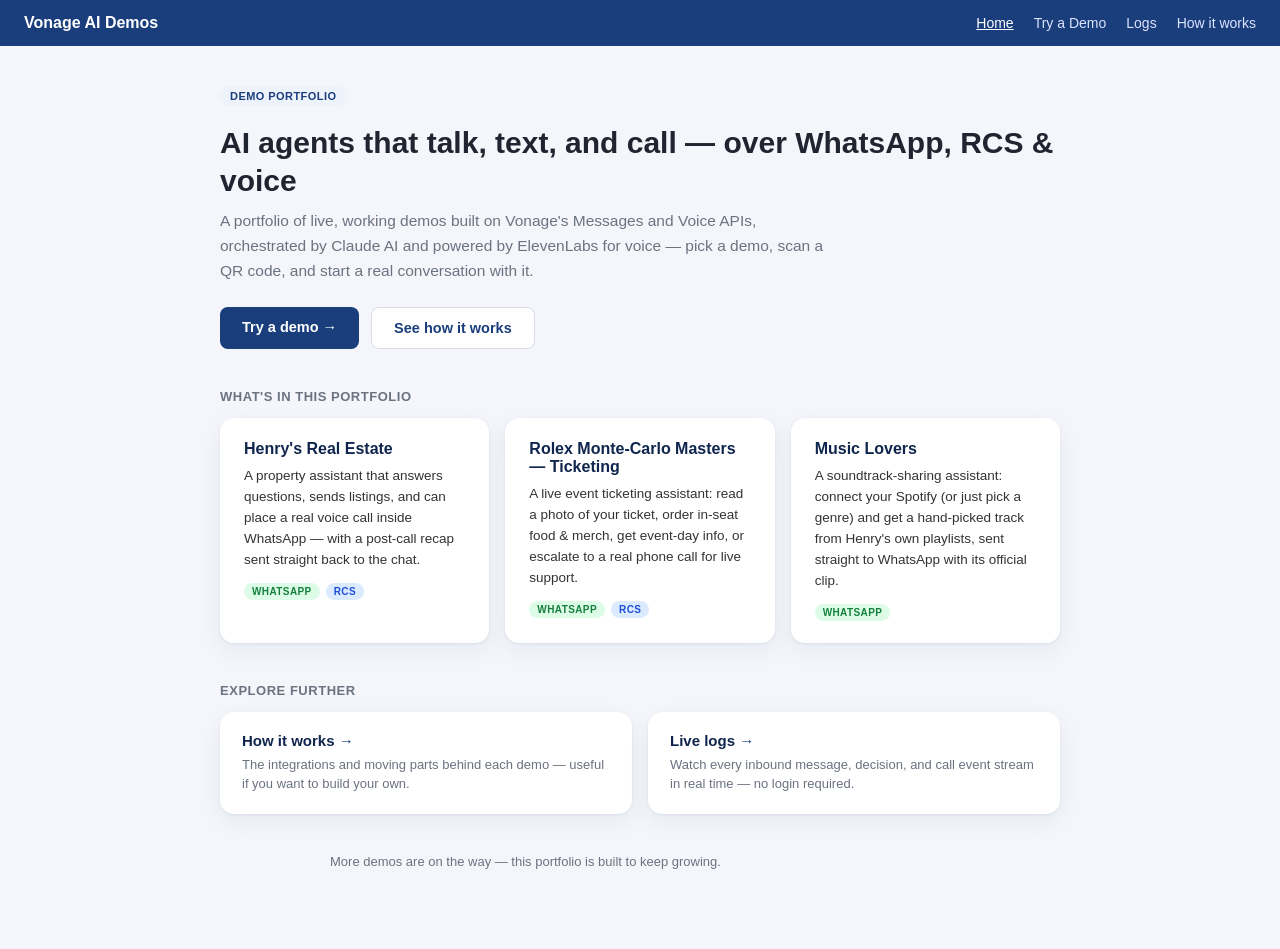
==== index.html @ 7007837d "Add Music Lovers Connect page and portfolio card New music-lovers.html: the "Connect your Spotify" l" ====
<!DOCTYPE html>
<html lang="en">
<head>
<meta charset="UTF-8">
<meta name="viewport" content="width=device-width, initial-scale=1.0">
<title>Vonage AI Demos</title>
<style>
  :root {
    --navy: #1a3d7c;
    --navy-dark: #10254d;
    --bg: #f4f6fb;
    --card: #ffffff;
    --text: #1f2430;
    --muted: #6b7280;
    --accent: #22c55e;
  }
  * { box-sizing: border-box; }
  body {
    margin: 0;
    font-family: -apple-system, BlinkMacSystemFont, "Segoe UI", Roboto, Helvetica, Arial, sans-serif;
    background: var(--bg);
    color: var(--text);
  }
  nav {
    background: var(--navy);
    padding: 14px 24px;
    display: flex;
    gap: 20px;
    align-items: center;
    flex-wrap: wrap;
  }
  nav a { color: #dbe4ff; text-decoration: none; font-size: 14px; font-weight: 500; }
  nav a.active, nav a:hover { color: #fff; text-decoration: underline; }
  nav .brand { color: #fff; font-weight: 700; margin-right: auto; font-size: 16px; }
  main { max-width: 880px; margin: 0 auto; padding: 40px 20px 80px; }
  .demo-badge {
    display: inline-block;
    font-size: 11px;
    font-weight: 700;
    letter-spacing: 0.04em;
    text-transform: uppercase;
    background: #eef2fb;
    color: var(--navy);
    padding: 4px 10px;
    border-radius: 999px;
    margin-bottom: 18px;
  }
  h1 { font-size: 30px; margin: 0 0 10px; line-height: 1.25; }
  p.lead { color: var(--muted); margin-top: 0; margin-bottom: 24px; font-size: 15.5px; line-height: 1.6; max-width: 620px; }
  .cta-row { display: flex; gap: 12px; flex-wrap: wrap; margin-bottom: 40px; }
  .btn {
    display: inline-block;
    padding: 12px 22px;
    border-radius: 8px;
    font-size: 14.5px;
    font-weight: 600;
    text-decoration: none;
    transition: background 0.15s ease;
  }
  .btn-primary { background: var(--navy); color: #fff; }
  .btn-primary:hover { background: var(--navy-dark); }
  .btn-secondary { background: #fff; color: var(--navy); border: 1px solid #d7dce6; }
  .btn-secondary:hover { background: #eef2fb; }
  h2.section-title { font-size: 13px; text-transform: uppercase; letter-spacing: 0.04em; color: var(--muted); margin: 0 0 14px; }
  .demo-grid {
    display: grid;
    grid-template-columns: repeat(auto-fit, minmax(260px, 1fr));
    gap: 16px;
    margin-bottom: 40px;
  }
  .demo-card {
    background: var(--card);
    border-radius: 14px;
    padding: 22px 24px;
    box-shadow: 0 1px 3px rgba(16, 37, 77, 0.08), 0 8px 24px rgba(16, 37, 77, 0.06);
    text-decoration: none;
    color: inherit;
    display: block;
    transition: box-shadow 0.15s ease, transform 0.15s ease;
  }
  .demo-card:hover { box-shadow: 0 2px 6px rgba(16, 37, 77, 0.12), 0 12px 28px rgba(16, 37, 77, 0.1); transform: translateY(-1px); }
  .demo-card h3 { margin: 0 0 8px; font-size: 16px; color: var(--navy-dark); }
  .demo-card p { margin: 0 0 12px; font-size: 13.5px; line-height: 1.55; color: #333; }
  .channel-tags { display: flex; gap: 6px; flex-wrap: wrap; }
  .channel-tag {
    display: inline-block;
    font-size: 10px;
    font-weight: 700;
    letter-spacing: 0.04em;
    text-transform: uppercase;
    padding: 3px 8px;
    border-radius: 999px;
  }
  .channel-tag.whatsapp { background: #dcfce7; color: #15803d; }
  .channel-tag.rcs { background: #dbeafe; color: #1d4ed8; }
  .link-grid {
    display: grid;
    grid-template-columns: repeat(auto-fit, minmax(240px, 1fr));
    gap: 16px;
  }
  .link-card {
    background: var(--card);
    border-radius: 14px;
    padding: 20px 22px;
    box-shadow: 0 1px 3px rgba(16, 37, 77, 0.08), 0 8px 24px rgba(16, 37, 77, 0.06);
    text-decoration: none;
    color: inherit;
    display: block;
    transition: box-shadow 0.15s ease, transform 0.15s ease;
  }
  .link-card:hover { box-shadow: 0 2px 6px rgba(16, 37, 77, 0.12), 0 12px 28px rgba(16, 37, 77, 0.1); transform: translateY(-1px); }
  .link-card h3 { margin: 0 0 6px; font-size: 15px; color: var(--navy-dark); }
  .link-card p { margin: 0; font-size: 13px; color: var(--muted); line-height: 1.5; }
  .link-card .arrow { color: var(--navy); font-weight: 700; }
  p.note {
    max-width: 620px;
    margin: 40px auto 0;
    font-size: 13px;
    color: var(--muted);
  }
</style>
</head>
<body>

<nav>
  <span class="brand">Vonage AI Demos</span>
  <a href="index.html" class="active">Home</a>
  <a href="demo.html">Try a Demo</a>
  <a href="logs.html">Logs</a>
  <a href="architecture.html">How it works</a>
</nav>

<main>
  <span class="demo-badge">Demo Portfolio</span>
  <h1>AI agents that talk, text, and call — over WhatsApp, RCS &amp; voice</h1>
  <p class="lead">A portfolio of live, working demos built on Vonage's Messages and Voice APIs, orchestrated by Claude AI and powered by ElevenLabs for voice — pick a demo, scan a QR code, and start a real conversation with it.</p>

  <div class="cta-row">
    <a href="demo.html" class="btn btn-primary">Try a demo →</a>
    <a href="architecture.html" class="btn btn-secondary">See how it works</a>
  </div>

  <h2 class="section-title">What's in this portfolio</h2>
  <div class="demo-grid">
    <a class="demo-card" href="demo.html">
      <h3>Henry's Real Estate</h3>
      <p>A property assistant that answers questions, sends listings, and can place a real voice call inside WhatsApp — with a post-call recap sent straight back to the chat.</p>
      <div class="channel-tags">
        <span class="channel-tag whatsapp">WhatsApp</span>
        <span class="channel-tag rcs">RCS</span>
      </div>
    </a>
    <a class="demo-card" href="demo.html">
      <h3>Rolex Monte-Carlo Masters — Ticketing</h3>
      <p>A live event ticketing assistant: read a photo of your ticket, order in-seat food &amp; merch, get event-day info, or escalate to a real phone call for live support.</p>
      <div class="channel-tags">
        <span class="channel-tag whatsapp">WhatsApp</span>
        <span class="channel-tag rcs">RCS</span>
      </div>
    </a>
    <a class="demo-card" href="music-lovers.html">
      <h3>Music Lovers</h3>
      <p>A soundtrack-sharing assistant: connect your Spotify (or just pick a genre) and get a hand-picked track from Henry's own playlists, sent straight to WhatsApp with its official clip.</p>
      <div class="channel-tags">
        <span class="channel-tag whatsapp">WhatsApp</span>
      </div>
    </a>
  </div>

  <h2 class="section-title">Explore further</h2>
  <div class="link-grid">
    <a class="link-card" href="architecture.html">
      <h3>How it works <span class="arrow">→</span></h3>
      <p>The integrations and moving parts behind each demo — useful if you want to build your own.</p>
    </a>
    <a class="link-card" href="logs.html">
      <h3>Live logs <span class="arrow">→</span></h3>
      <p>Watch every inbound message, decision, and call event stream in real time — no login required.</p>
    </a>
  </div>

  <p class="note">More demos are on the way — this portfolio is built to keep growing.</p>
</main>

</body>
</html>
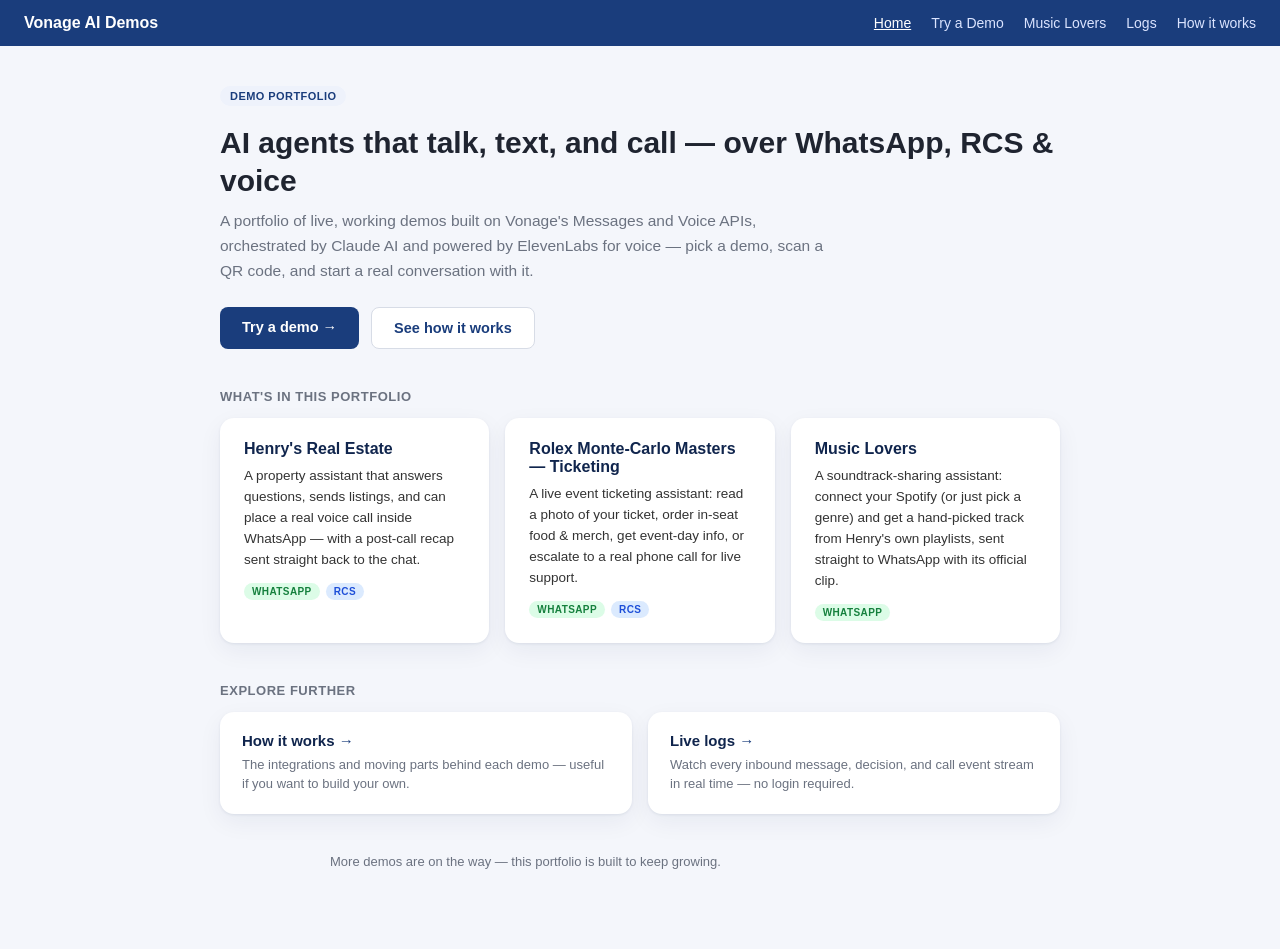
==== commit ecb9d3e6: "Music Lovers nav link + demo.html deep links; .gitignore hygiene Music Lovers already had a portfoli" ====
--- a/index.html
+++ b/index.html
@@ -4,34 +4,8 @@
 <meta charset="UTF-8">
 <meta name="viewport" content="width=device-width, initial-scale=1.0">
 <title>Vonage AI Demos</title>
+<link rel="stylesheet" href="site.css">
 <style>
-  :root {
-    --navy: #1a3d7c;
-    --navy-dark: #10254d;
-    --bg: #f4f6fb;
-    --card: #ffffff;
-    --text: #1f2430;
-    --muted: #6b7280;
-    --accent: #22c55e;
-  }
-  * { box-sizing: border-box; }
-  body {
-    margin: 0;
-    font-family: -apple-system, BlinkMacSystemFont, "Segoe UI", Roboto, Helvetica, Arial, sans-serif;
-    background: var(--bg);
-    color: var(--text);
-  }
-  nav {
-    background: var(--navy);
-    padding: 14px 24px;
-    display: flex;
-    gap: 20px;
-    align-items: center;
-    flex-wrap: wrap;
-  }
-  nav a { color: #dbe4ff; text-decoration: none; font-size: 14px; font-weight: 500; }
-  nav a.active, nav a:hover { color: #fff; text-decoration: underline; }
-  nav .brand { color: #fff; font-weight: 700; margin-right: auto; font-size: 16px; }
   main { max-width: 880px; margin: 0 auto; padding: 40px 20px 80px; }
   .demo-badge {
     display: inline-block;
@@ -72,7 +46,7 @@
     background: var(--card);
     border-radius: 14px;
     padding: 22px 24px;
-    box-shadow: 0 1px 3px rgba(16, 37, 77, 0.08), 0 8px 24px rgba(16, 37, 77, 0.06);
+    box-shadow: var(--shadow);
     text-decoration: none;
     color: inherit;
     display: block;
@@ -102,7 +76,7 @@
     background: var(--card);
     border-radius: 14px;
     padding: 20px 22px;
-    box-shadow: 0 1px 3px rgba(16, 37, 77, 0.08), 0 8px 24px rgba(16, 37, 77, 0.06);
+    box-shadow: var(--shadow);
     text-decoration: none;
     color: inherit;
     display: block;
@@ -126,6 +100,7 @@
   <span class="brand">Vonage AI Demos</span>
   <a href="index.html" class="active">Home</a>
   <a href="demo.html">Try a Demo</a>
+  <a href="music-lovers.html">Music Lovers</a>
   <a href="logs.html">Logs</a>
   <a href="architecture.html">How it works</a>
 </nav>
--- a/site.css
+++ b/site.css
@@ -0,0 +1,44 @@
+/* Shared design tokens + base layout for every page on this site
+   (index.html, demo.html, architecture.html, logs.html,
+   music-lovers.html). Load this before each page's own <style> block —
+   a page can still define its own page-specific rules/tokens after this,
+   it just shouldn't redefine anything already here.
+
+   Extracted 2026-09: previously each page hand-rolled its own identical
+   (or near-identical, see music-lovers.html's differently-named tokens)
+   copy of the :root tokens and nav styling, so a rebrand or a WABA
+   number/API host change meant a find-and-replace across every file
+   instead of a one-line edit here. See also site.js for the shared JS
+   this pairs with (phone/email validation, the QR-render helper). */
+:root {
+  --navy: #1a3d7c;
+  --navy-dark: #10254d;
+  --bg: #f4f6fb;
+  --card: #ffffff;
+  --text: #1f2430;
+  --muted: #6b7280;
+  --accent: #22c55e;
+  --shadow: 0 1px 3px rgba(16, 37, 77, 0.08), 0 8px 24px rgba(16, 37, 77, 0.06);
+  --font-sans: -apple-system, BlinkMacSystemFont, "Segoe UI", Roboto, Helvetica, Arial, sans-serif;
+}
+
+* { box-sizing: border-box; }
+
+body {
+  margin: 0;
+  font-family: var(--font-sans);
+  background: var(--bg);
+  color: var(--text);
+}
+
+nav {
+  background: var(--navy);
+  padding: 14px 24px;
+  display: flex;
+  gap: 20px;
+  align-items: center;
+  flex-wrap: wrap;
+}
+nav a { color: #dbe4ff; text-decoration: none; font-size: 14px; font-weight: 500; }
+nav a.active, nav a:hover { color: #fff; text-decoration: underline; }
+nav .brand { color: #fff; font-weight: 700; margin-right: auto; font-size: 16px; }
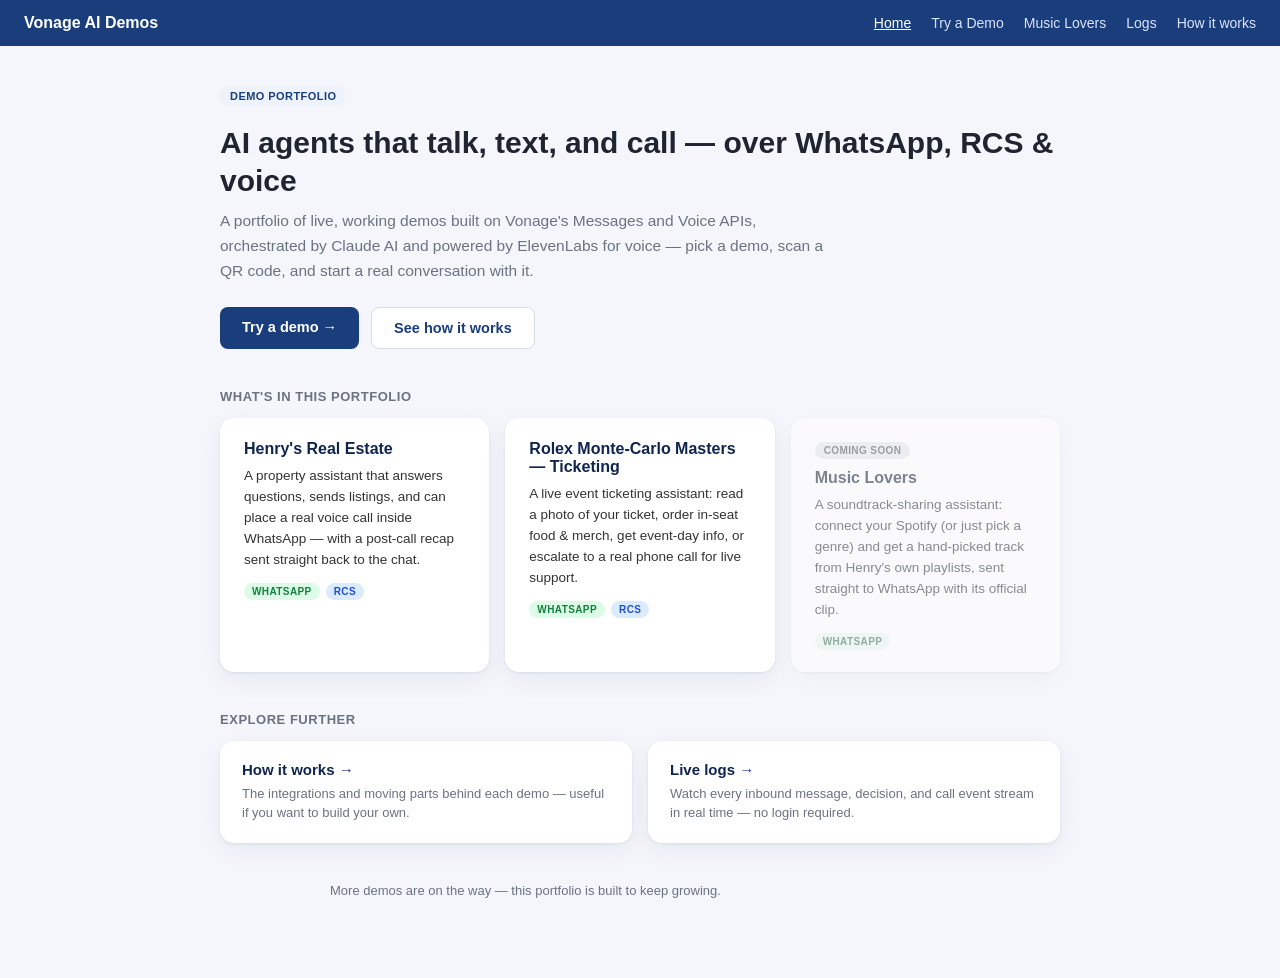
==== commit 8ad64e61: "Put Music Lovers on hold with a "Coming soon" banner The demo isn't fully ready yet (Ticketmaster co" ====
--- a/index.html
+++ b/index.html
@@ -67,6 +67,27 @@
   }
   .channel-tag.whatsapp { background: #dcfce7; color: #15803d; }
   .channel-tag.rcs { background: #dbeafe; color: #1d4ed8; }
+  /* Music Lovers on hold (Henry, Sept 2026) — a few backend pieces
+     (Ticketmaster concerts geo-search, ringtone polish) are still being
+     finished, so the card is greyed out and unclickable rather than
+     linking to a demo that isn't ready for a visitor to try yet. To bring
+     it back: drop the "demo-card-disabled" class and "aria-disabled"
+     attribute, restore its href="music-lovers.html", and remove the
+     .coming-soon-pill span below. */
+  .demo-card-disabled { opacity: .55; filter: grayscale(55%); cursor: default; }
+  .demo-card-disabled:hover { box-shadow: var(--shadow); transform: none; }
+  .coming-soon-pill {
+    display: inline-block;
+    font-size: 10px;
+    font-weight: 700;
+    letter-spacing: 0.04em;
+    text-transform: uppercase;
+    background: #E5E7EB;
+    color: #4B5563;
+    padding: 3px 9px;
+    border-radius: 999px;
+    margin-bottom: 10px;
+  }
   .link-grid {
     display: grid;
     grid-template-columns: repeat(auto-fit, minmax(240px, 1fr));
@@ -133,7 +154,8 @@
         <span class="channel-tag rcs">RCS</span>
       </div>
     </a>
-    <a class="demo-card" href="music-lovers.html">
+    <a class="demo-card demo-card-disabled" aria-disabled="true">
+      <span class="coming-soon-pill">Coming soon</span>
       <h3>Music Lovers</h3>
       <p>A soundtrack-sharing assistant: connect your Spotify (or just pick a genre) and get a hand-picked track from Henry's own playlists, sent straight to WhatsApp with its official clip.</p>
       <div class="channel-tags">
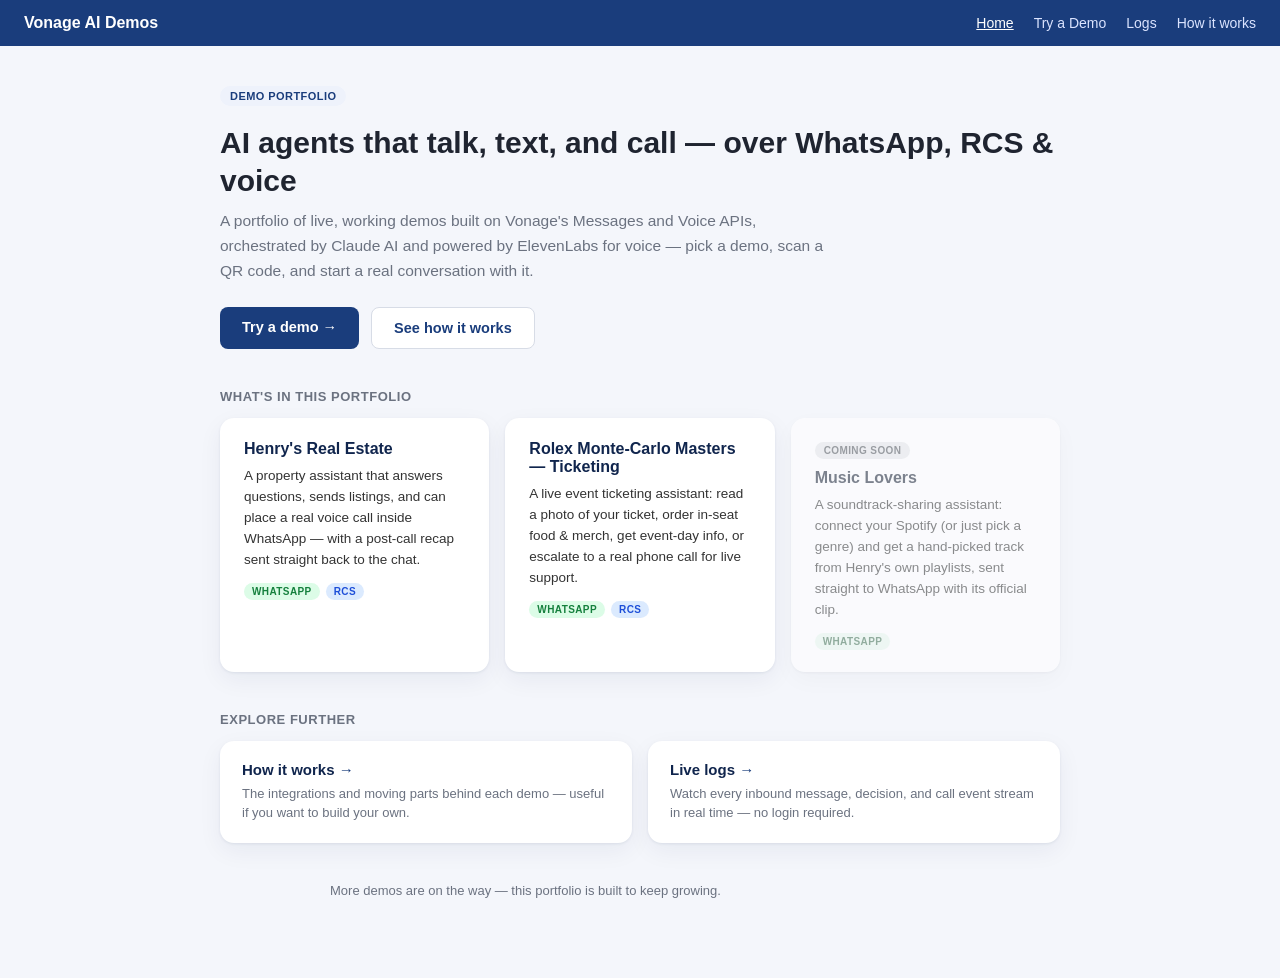
==== commit 8eb6dde4: "Remove the Music Lovers nav link while the demo is on hold Follow-up to the "Coming soon" patch (PR " ====
--- a/index.html
+++ b/index.html
@@ -121,7 +121,6 @@
   <span class="brand">Vonage AI Demos</span>
   <a href="index.html" class="active">Home</a>
   <a href="demo.html">Try a Demo</a>
-  <a href="music-lovers.html">Music Lovers</a>
   <a href="logs.html">Logs</a>
   <a href="architecture.html">How it works</a>
 </nav>
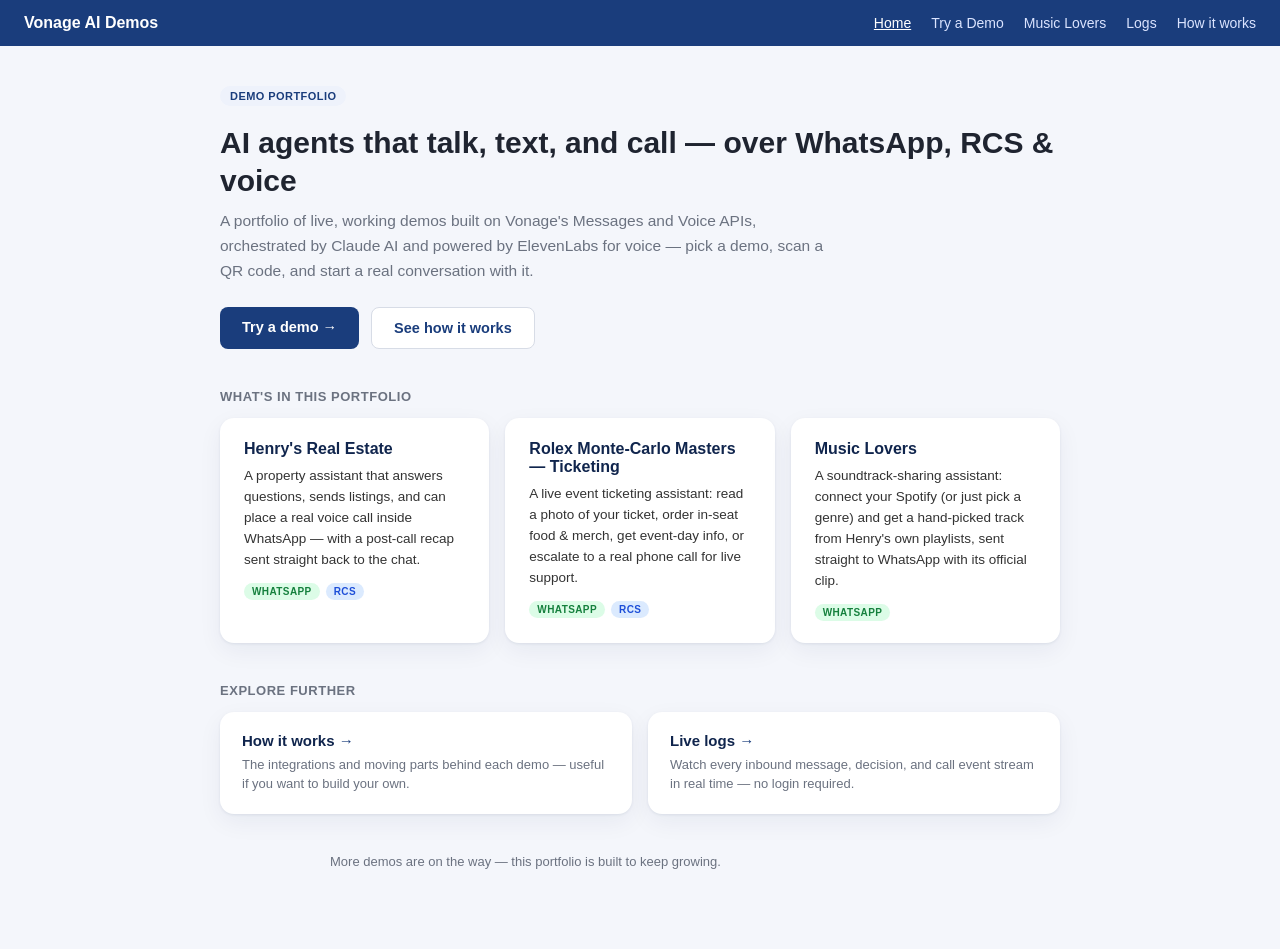
==== commit 0fcaa41f: "Unlock Music Lovers and add it to the Try a Demo picker Backend work on Music Lovers (ringtone polis" ====
--- a/index.html
+++ b/index.html
@@ -67,27 +67,6 @@
   }
   .channel-tag.whatsapp { background: #dcfce7; color: #15803d; }
   .channel-tag.rcs { background: #dbeafe; color: #1d4ed8; }
-  /* Music Lovers on hold (Henry, Sept 2026) — a few backend pieces
-     (Ticketmaster concerts geo-search, ringtone polish) are still being
-     finished, so the card is greyed out and unclickable rather than
-     linking to a demo that isn't ready for a visitor to try yet. To bring
-     it back: drop the "demo-card-disabled" class and "aria-disabled"
-     attribute, restore its href="music-lovers.html", and remove the
-     .coming-soon-pill span below. */
-  .demo-card-disabled { opacity: .55; filter: grayscale(55%); cursor: default; }
-  .demo-card-disabled:hover { box-shadow: var(--shadow); transform: none; }
-  .coming-soon-pill {
-    display: inline-block;
-    font-size: 10px;
-    font-weight: 700;
-    letter-spacing: 0.04em;
-    text-transform: uppercase;
-    background: #E5E7EB;
-    color: #4B5563;
-    padding: 3px 9px;
-    border-radius: 999px;
-    margin-bottom: 10px;
-  }
   .link-grid {
     display: grid;
     grid-template-columns: repeat(auto-fit, minmax(240px, 1fr));
@@ -121,6 +100,7 @@
   <span class="brand">Vonage AI Demos</span>
   <a href="index.html" class="active">Home</a>
   <a href="demo.html">Try a Demo</a>
+  <a href="music-lovers.html">Music Lovers</a>
   <a href="logs.html">Logs</a>
   <a href="architecture.html">How it works</a>
 </nav>
@@ -153,8 +133,7 @@
         <span class="channel-tag rcs">RCS</span>
       </div>
     </a>
-    <a class="demo-card demo-card-disabled" aria-disabled="true">
-      <span class="coming-soon-pill">Coming soon</span>
+    <a class="demo-card" href="music-lovers.html">
       <h3>Music Lovers</h3>
       <p>A soundtrack-sharing assistant: connect your Spotify (or just pick a genre) and get a hand-picked track from Henry's own playlists, sent straight to WhatsApp with its official clip.</p>
       <div class="channel-tags">
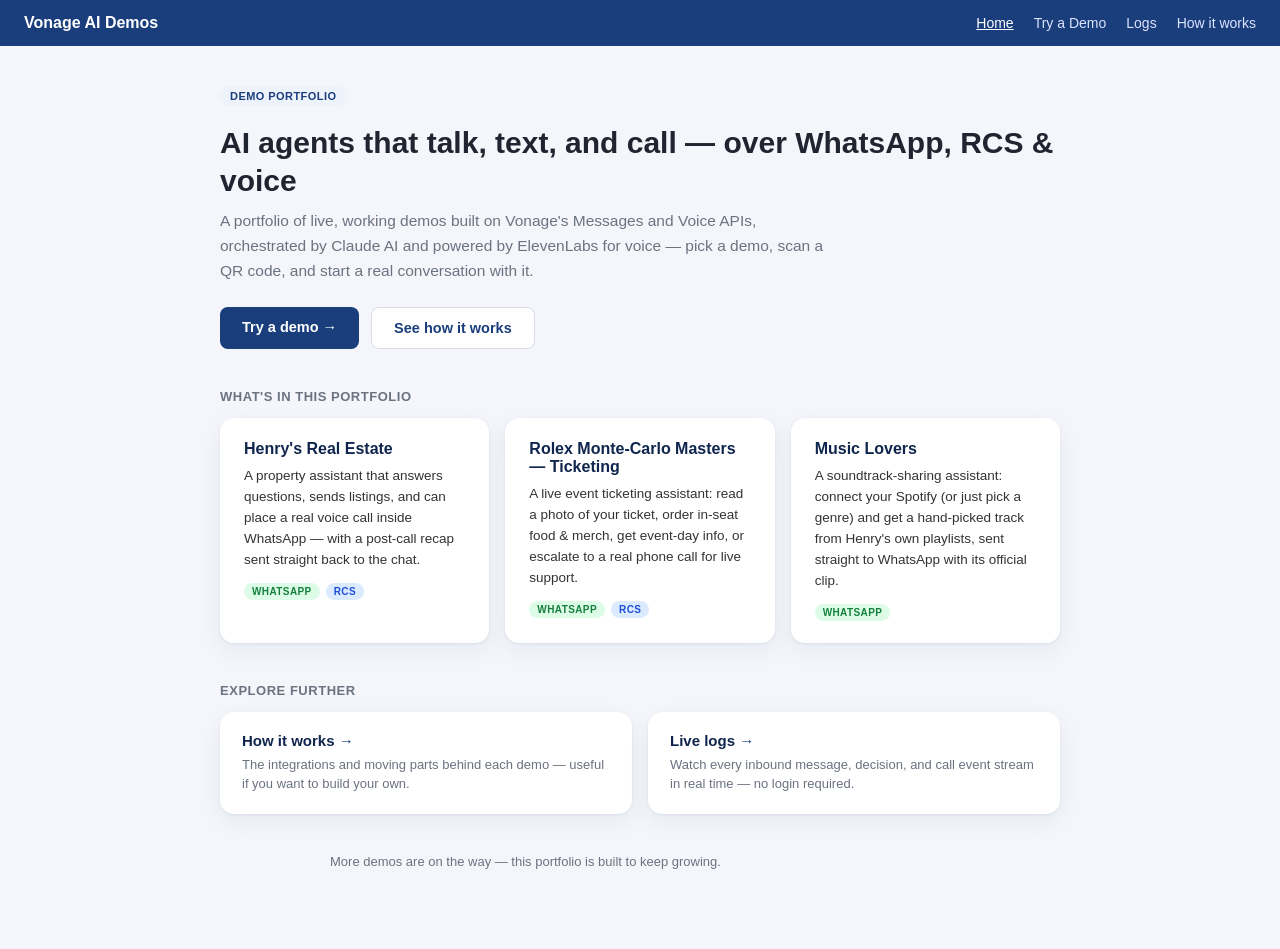
==== commit ec83bf4b: "Fold Music Lovers fully into the Try a Demo picker, retire its own page Henry: "there should NOT be " ====
--- a/index.html
+++ b/index.html
@@ -100,7 +100,6 @@
   <span class="brand">Vonage AI Demos</span>
   <a href="index.html" class="active">Home</a>
   <a href="demo.html">Try a Demo</a>
-  <a href="music-lovers.html">Music Lovers</a>
   <a href="logs.html">Logs</a>
   <a href="architecture.html">How it works</a>
 </nav>
@@ -133,7 +132,7 @@
         <span class="channel-tag rcs">RCS</span>
       </div>
     </a>
-    <a class="demo-card" href="music-lovers.html">
+    <a class="demo-card" href="demo.html?demo=henry-music-lovers">
       <h3>Music Lovers</h3>
       <p>A soundtrack-sharing assistant: connect your Spotify (or just pick a genre) and get a hand-picked track from Henry's own playlists, sent straight to WhatsApp with its official clip.</p>
       <div class="channel-tags">
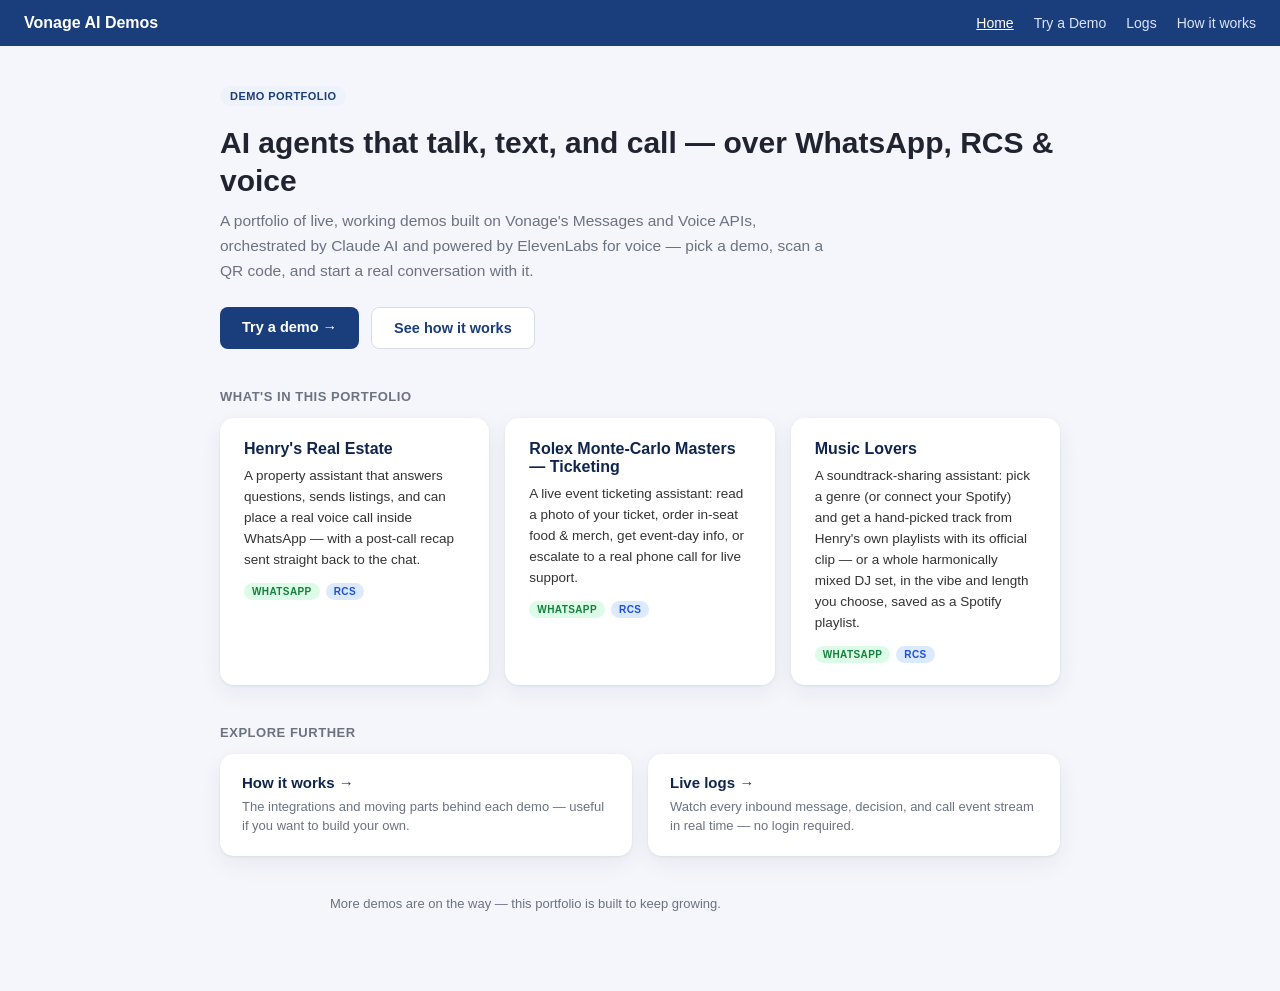
==== commit a810b379: "Home: Music Lovers card gets its RCS tag and mentions the personal DJ mix The RCS version of Music L" ====
--- a/index.html
+++ b/index.html
@@ -134,9 +134,10 @@
     </a>
     <a class="demo-card" href="demo.html?demo=henry-music-lovers">
       <h3>Music Lovers</h3>
-      <p>A soundtrack-sharing assistant: connect your Spotify (or just pick a genre) and get a hand-picked track from Henry's own playlists, sent straight to WhatsApp with its official clip.</p>
+      <p>A soundtrack-sharing assistant: pick a genre (or connect your Spotify) and get a hand-picked track from Henry's own playlists with its official clip — or a whole harmonically mixed DJ set, in the vibe and length you choose, saved as a Spotify playlist.</p>
       <div class="channel-tags">
         <span class="channel-tag whatsapp">WhatsApp</span>
+        <span class="channel-tag rcs">RCS</span>
       </div>
     </a>
   </div>
